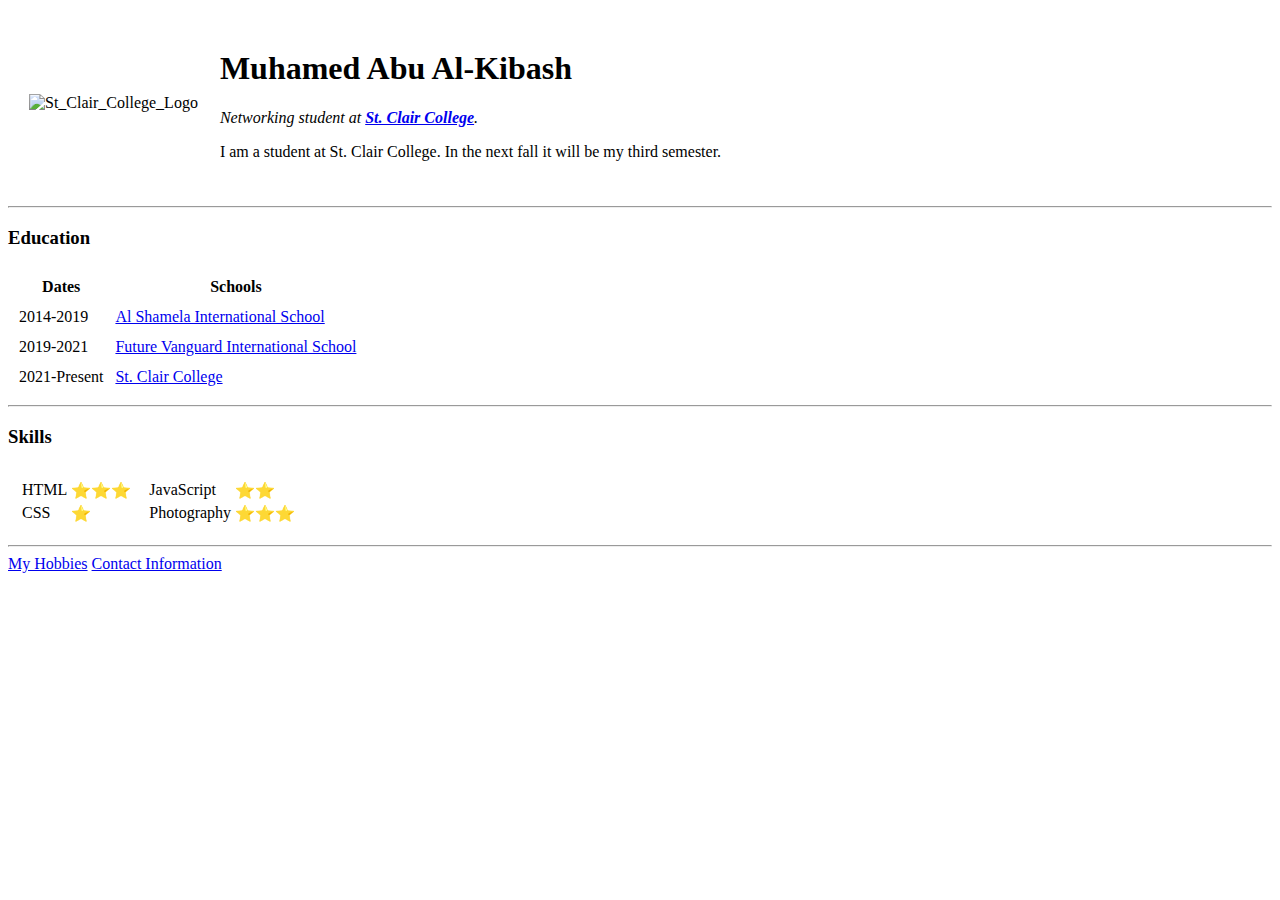
==== index.html @ 03428fcb "Add initial CV website files" ====
<!DOCTYPE html>
<html>
  <head>
    <meta charset="utf-8">
    <title>Muhamed's Personal Page</title>
  </head>
  <body>
    <table cellspacing="20">
      <tr>
        <td><img src="https://az184419.vo.msecnd.net/ontario-colleges/Website/images/colleges/college-logos/stacked-logo-cmyk_20200717153945_0.jpg?w=200&h=200&q=90" alt="St_Clair_College_Logo"></td>
        <td><h1>Muhamed Abu Al-Kibash</h1>
        <p> <em>Networking student at <strong><a href="https://www.stclaircollege.ca/">St. Clair College</a></strong>.</em> </p>
        <p>I am a student at St. Clair College. In the next fall it will be my third semester.</p></td>
      </tr>
    </table>
    <hr>
    <h3>Education</h3>
    <table cellspacing="10">
      <thead>
        <tr>
          <th>Dates</th>
          <th>Schools</th>
        </tr>
      </thead>
      <tbody>
        <tr>
          <td>2014-2019</td>
          <td><a href="https://alshamelah.edu.sa/">Al Shamela International School</a></td>
        </tr>
        <tr>
          <td>2019-2021</td>
          <td><a href="https://mwahib.edu.sa/school/%d9%85%d8%af%d8%a7%d8%b1%d8%b3-%d8%b7%d9%84%d8%a7%d8%a6%d8%b9-%d8%a7%d9%84%d9%85%d8%b3%d8%aa%d9%82%d8%a8%d9%84-%d8%a7%d9%84%d8%b9%d8%a7%d9%84%d9%85%d9%8a%d8%a9-%d8%a3%d8%a8%d9%87%d8%a7/">Future Vanguard International School</a></td>
        </tr>
        <tr>
          <td>2021-Present</td>
          <td><a href="https://www.stclaircollege.ca/">St. Clair College</a></td>
        </tr>
      </tbody>
    </table>
    <hr>
    <h3>Skills</h3>
    <table cellspacing="10">
      <tr>
        <td>
          <table>
            <tr>
              <td>HTML</td>
              <td>⭐⭐⭐</td>
            </tr>
            <tr>
              <td>CSS</td>
              <td>⭐</td>
            </tr>
          </table>
        </td>
        <td>
          <table>
            <tr>
              <td>JavaScript</td>
              <td>⭐⭐</td>
            </tr>
            <tr>
              <td>Photography</td>
              <td>⭐⭐⭐</td>
            </tr>
          </table>
        </td>
      </tr>
    </table>
    <hr>
    <a href="myHobbies.html">My Hobbies</a>
    <a href="contactInfo.html">Contact Information</a>
  </body>
</html>
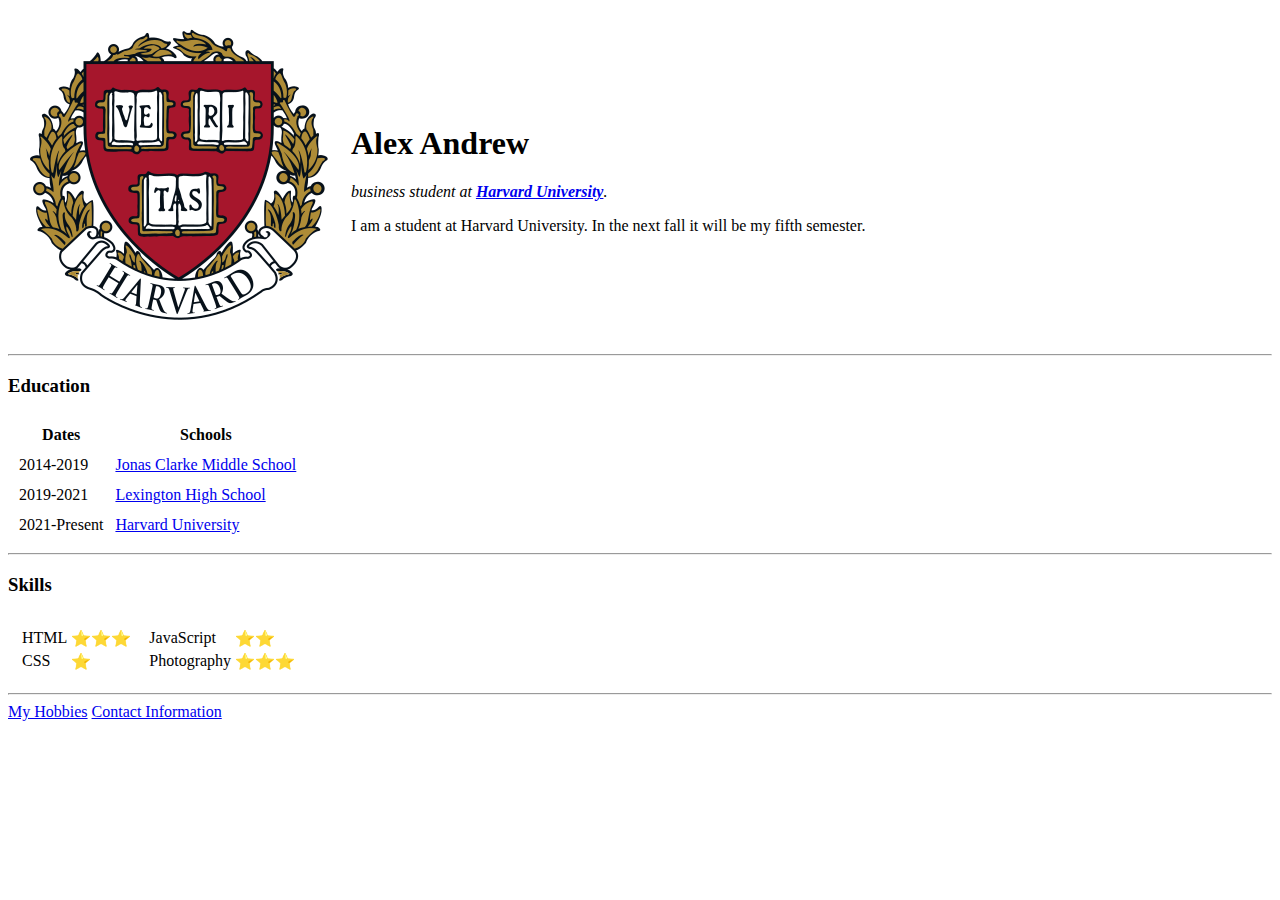
==== commit 905e7c8a: "Add files via upload" ====
--- a/index.html
+++ b/index.html
@@ -2,15 +2,15 @@
 <html>
   <head>
     <meta charset="utf-8">
-    <title>Muhamed's Personal Page</title>
+    <title>Alex's Personal Page</title>
   </head>
   <body>
     <table cellspacing="20">
       <tr>
-        <td><img src="https://az184419.vo.msecnd.net/ontario-colleges/Website/images/colleges/college-logos/stacked-logo-cmyk_20200717153945_0.jpg?w=200&h=200&q=90" alt="St_Clair_College_Logo"></td>
-        <td><h1>Muhamed Abu Al-Kibash</h1>
-        <p> <em>Networking student at <strong><a href="https://www.stclaircollege.ca/">St. Clair College</a></strong>.</em> </p>
-        <p>I am a student at St. Clair College. In the next fall it will be my third semester.</p></td>
+        <td><img src="images/Harvard_Logo.png" alt="Harvard_Logo"></td>
+        <td><h1>Alex Andrew</h1>
+        <p> <em>business student at <strong><a href="https://www.harvard.edu/">Harvard University</a></strong>.</em> </p>
+        <p>I am a student at Harvard University. In the next fall it will be my fifth semester.</p></td>
       </tr>
     </table>
     <hr>
@@ -25,15 +25,15 @@
       <tbody>
         <tr>
           <td>2014-2019</td>
-          <td><a href="https://alshamelah.edu.sa/">Al Shamela International School</a></td>
+          <td><a href="https://www.lexingtonma.org/clarke-middle/">Jonas Clarke Middle School</a></td>
         </tr>
         <tr>
           <td>2019-2021</td>
-          <td><a href="https://mwahib.edu.sa/school/%d9%85%d8%af%d8%a7%d8%b1%d8%b3-%d8%b7%d9%84%d8%a7%d8%a6%d8%b9-%d8%a7%d9%84%d9%85%d8%b3%d8%aa%d9%82%d8%a8%d9%84-%d8%a7%d9%84%d8%b9%d8%a7%d9%84%d9%85%d9%8a%d8%a9-%d8%a3%d8%a8%d9%87%d8%a7/">Future Vanguard International School</a></td>
+          <td><a href="https://www.lexingtonma.org/lhs/">Lexington High School</a></td>
         </tr>
         <tr>
           <td>2021-Present</td>
-          <td><a href="https://www.stclaircollege.ca/">St. Clair College</a></td>
+          <td><a href="https://www.harvard.edu/">Harvard University</a></td>
         </tr>
       </tbody>
     </table>
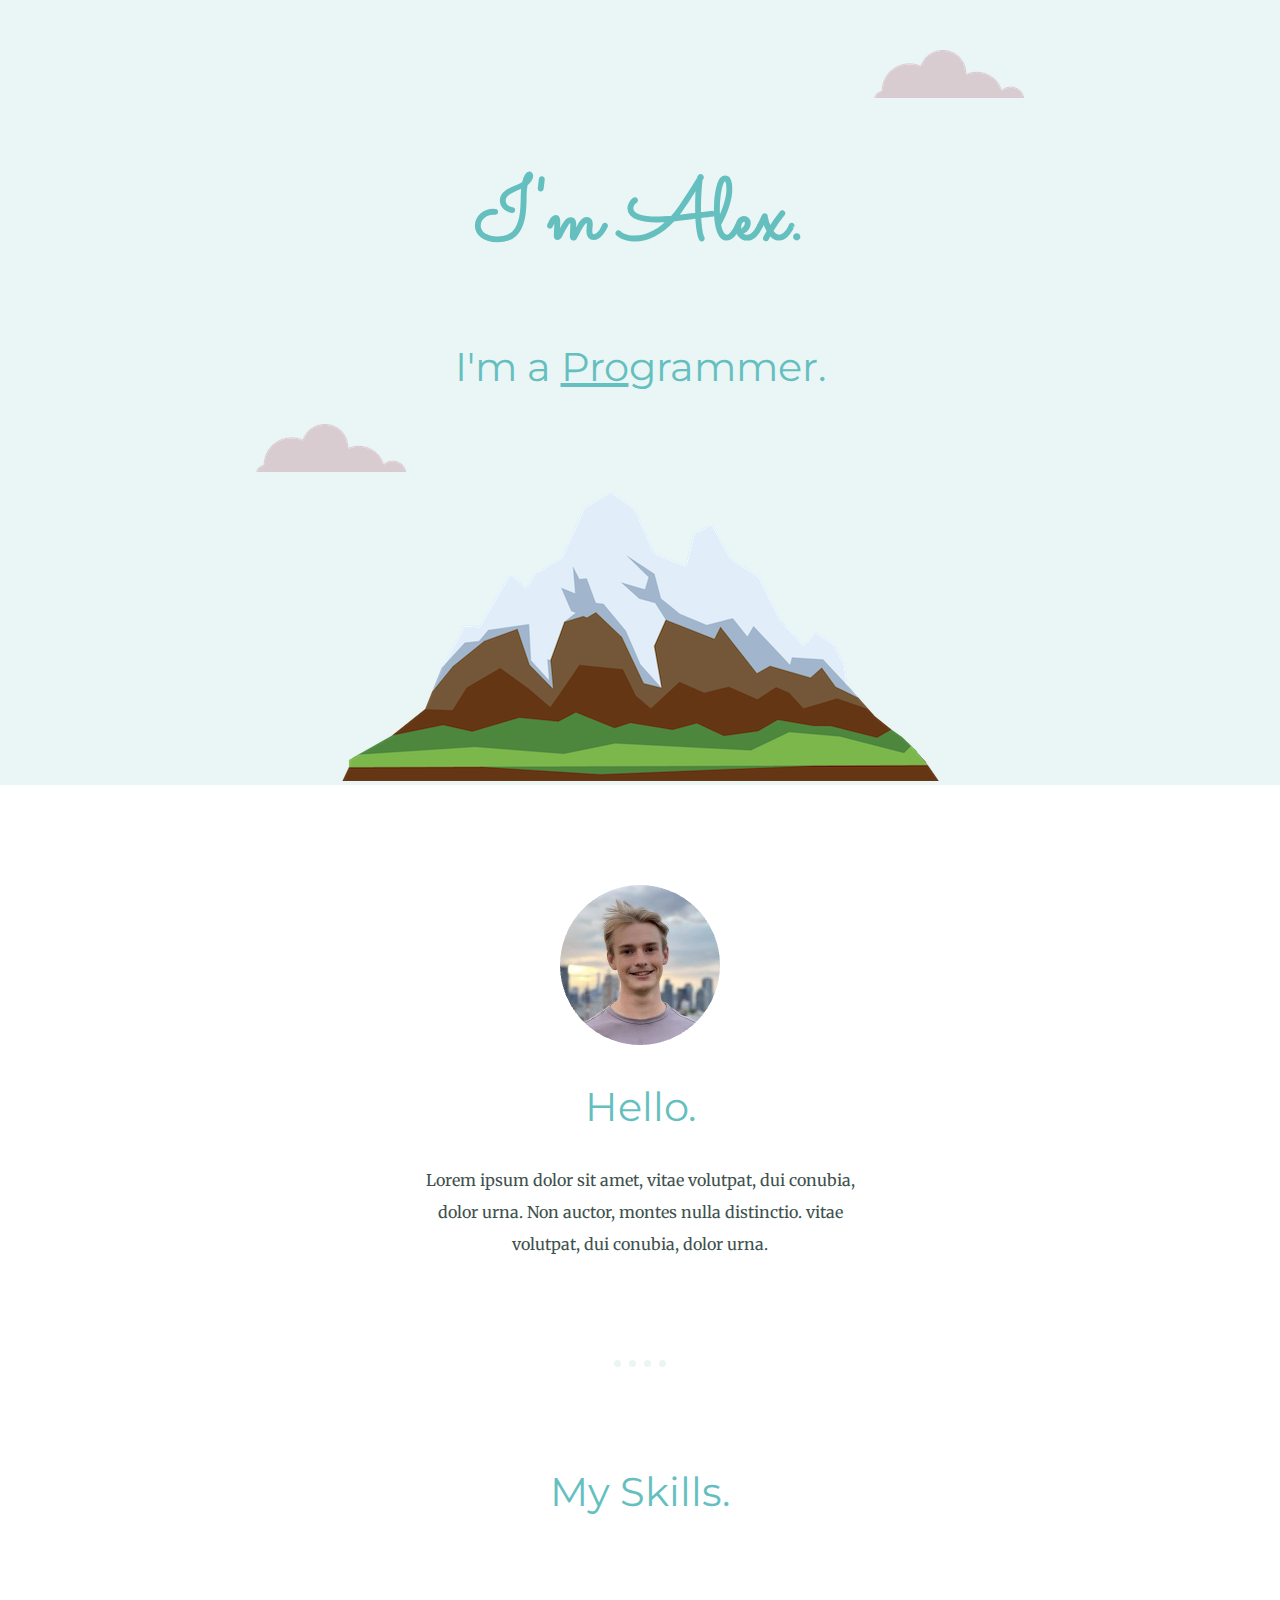
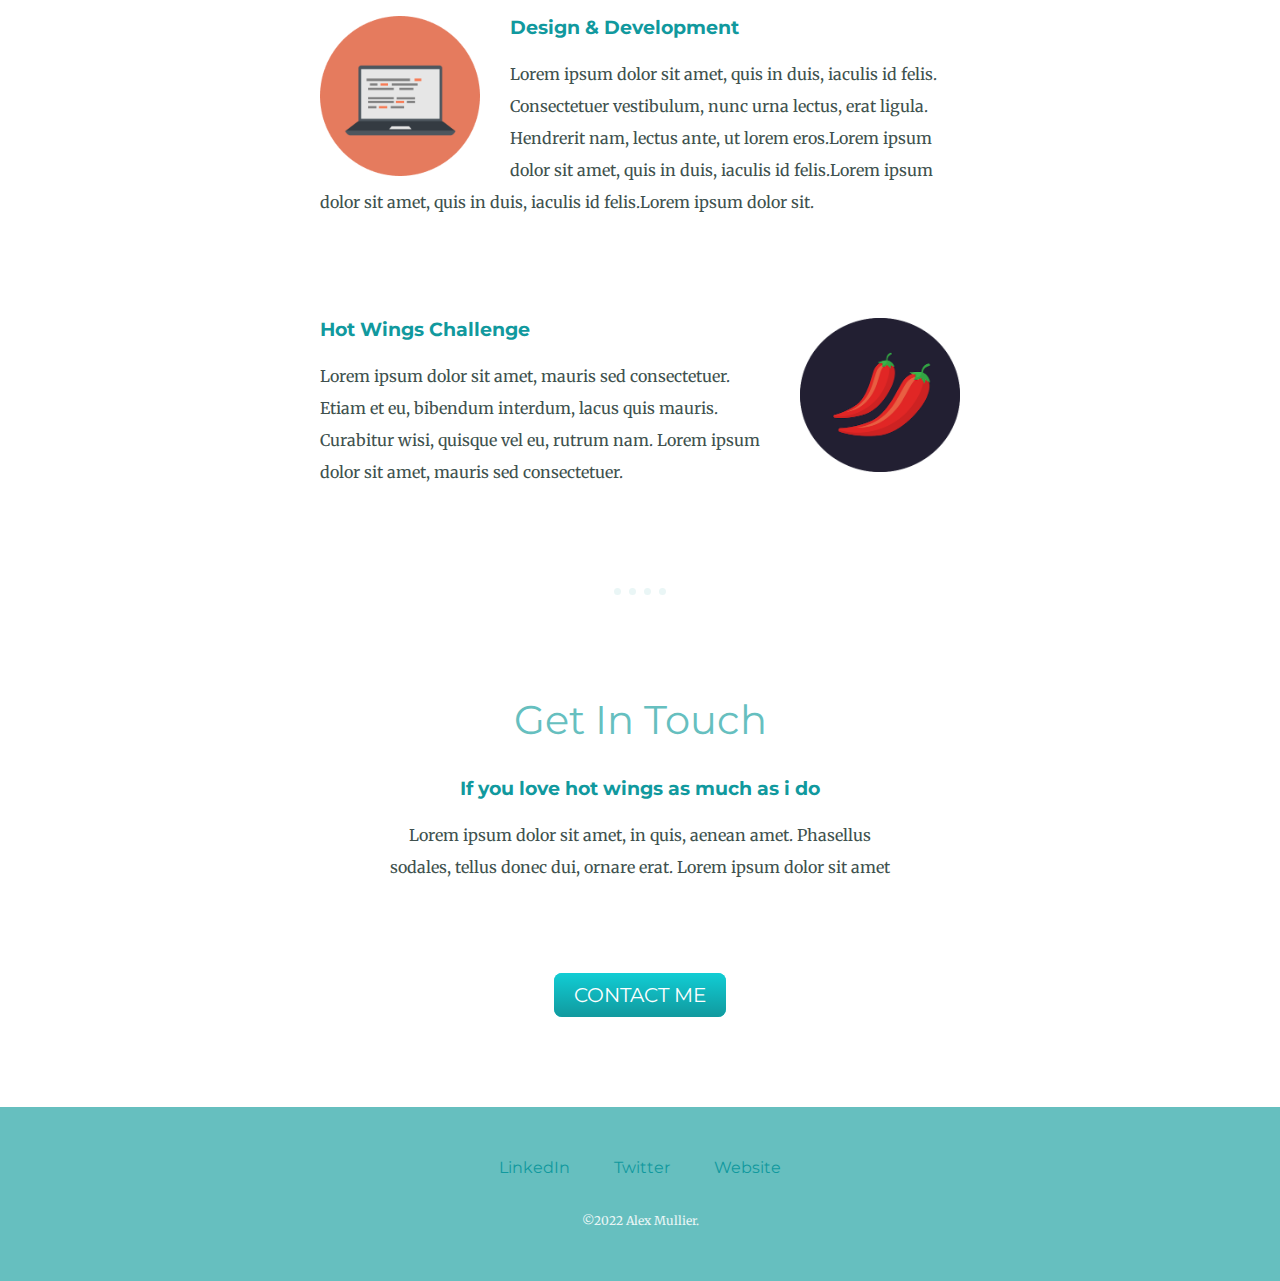
==== commit f1b29d1d: "Add files via upload" ====
--- a/index.html
+++ b/index.html
@@ -1,74 +1,64 @@
 <!DOCTYPE html>
 <html>
-  <head>
-    <meta charset="utf-8">
-    <title>Alex's Personal Page</title>
-  </head>
-  <body>
-    <table cellspacing="20">
-      <tr>
-        <td><img src="images/Harvard_Logo.png" alt="Harvard_Logo"></td>
-        <td><h1>Alex Andrew</h1>
-        <p> <em>business student at <strong><a href="https://www.harvard.edu/">Harvard University</a></strong>.</em> </p>
-        <p>I am a student at Harvard University. In the next fall it will be my fifth semester.</p></td>
-      </tr>
-    </table>
+
+<head>
+  <meta charset="utf-8">
+  <title>Alex Miller</title>
+  <link rel="stylesheet" href="css/styles.css">
+  <link rel="icon" href="favicon.ico">
+  <link rel="preconnect" href="https://fonts.googleapis.com">
+  <link rel="preconnect" href="https://fonts.gstatic.com" crossorigin>
+  <link href="https://fonts.googleapis.com/css2?family=Merriweather&family=Montserrat&family=Sacramento&display=swap" rel="stylesheet">
+</head>
+
+<body>
+  <div class="top-container">
+    <img class="top-cloud" src="Images/cloud.png" alt="cloud-img">
+    <h1>I'm Alex.</h1>
+    <h2 class="programmertxt">I'm a <span class="pro">Pro</span>grammer.</h2>
+    <img class="bottom-cloud" src="Images/cloud.png" alt="cloud-img">
+    <img src="Images/mountain.png" alt="mountain-img">
+  </div>
+  <div class="middle-container">
+    <div class="profile">
+      <img src="Images/alex-modified.png" alt="alex-logo">
+      <h2>Hello.</h2>
+      <p class="profile-description">Lorem ipsum dolor sit amet, vitae volutpat, dui conubia, dolor urna. Non auctor, montes nulla distinctio. vitae volutpat, dui conubia, dolor urna.</p>
+    </div>
     <hr>
-    <h3>Education</h3>
-    <table cellspacing="10">
-      <thead>
-        <tr>
-          <th>Dates</th>
-          <th>Schools</th>
-        </tr>
-      </thead>
-      <tbody>
-        <tr>
-          <td>2014-2019</td>
-          <td><a href="https://www.lexingtonma.org/clarke-middle/">Jonas Clarke Middle School</a></td>
-        </tr>
-        <tr>
-          <td>2019-2021</td>
-          <td><a href="https://www.lexingtonma.org/lhs/">Lexington High School</a></td>
-        </tr>
-        <tr>
-          <td>2021-Present</td>
-          <td><a href="https://www.harvard.edu/">Harvard University</a></td>
-        </tr>
-      </tbody>
-    </table>
+    <div class="skills">
+      <h2>My Skills.</h2>
+      <div class="skill-row">
+        <img class="computer" src="Images/computer.png" alt="computer-logo">
+        <h3>Design & Development</h3>
+        <p>Lorem ipsum dolor sit amet, quis in duis, iaculis id felis. Consectetuer vestibulum, nunc urna lectus, erat ligula. Hendrerit nam, lectus ante, ut lorem eros.Lorem ipsum dolor sit amet, quis in duis, iaculis id felis.Lorem ipsum dolor sit
+          amet, quis in duis, iaculis id felis.Lorem ipsum dolor sit.</p>
+      </div>
+      <div class="skill-row">
+        <img class="chillies" src="Images/chillies.png" alt="chillies-img">
+        <!--<img class="flames" src="https://media1.giphy.com/media/26BRt5hkD6hLzTl3q/giphy.gif?cid=790b7611e3cca8d7b13bfc9f4854c7d11d876636a2144556&rid=giphy.gif&ct=s" alt="flames-gif">
+        <img class="flames2" src="https://media1.giphy.com/media/26BRt5hkD6hLzTl3q/giphy.gif?cid=790b7611e3cca8d7b13bfc9f4854c7d11d876636a2144556&rid=giphy.gif&ct=s" alt="flames-gif"> -->
+        <h3>Hot Wings Challenge</h3>
+        <p>Lorem ipsum dolor sit amet, mauris sed consectetuer. Etiam et eu, bibendum interdum, lacus quis mauris. Curabitur wisi, quisque vel eu, rutrum nam. Lorem ipsum dolor sit amet, mauris sed consectetuer.</p>
+      </div>
+    </div>
     <hr>
-    <h3>Skills</h3>
-    <table cellspacing="10">
-      <tr>
-        <td>
-          <table>
-            <tr>
-              <td>HTML</td>
-              <td>⭐⭐⭐</td>
-            </tr>
-            <tr>
-              <td>CSS</td>
-              <td>⭐</td>
-            </tr>
-          </table>
-        </td>
-        <td>
-          <table>
-            <tr>
-              <td>JavaScript</td>
-              <td>⭐⭐</td>
-            </tr>
-            <tr>
-              <td>Photography</td>
-              <td>⭐⭐⭐</td>
-            </tr>
-          </table>
-        </td>
-      </tr>
-    </table>
-    <hr>
-    <a href="myHobbies.html">My Hobbies</a>
-    <a href="contactInfo.html">Contact Information</a>
-  </body>
+    <div class="contact-me">
+      <h2>Get In Touch</h2>
+      <h3>If you love hot wings as much as i do</h3>
+      <p class="contact-description">Lorem ipsum dolor sit amet, in quis, aenean amet. Phasellus sodales, tellus donec dui, ornare erat. Lorem ipsum dolor sit amet</p>
+      <a class="btn" href="mailto:name@email.com">CONTACT ME</a>
+    </div>
+  </div>
+
+
+  <div class="bottom-container">
+    <a class="footer-link" href="https://www.linkedin.com/">LinkedIn</a>
+    <a class="footer-link" href="https://twitter.com/">Twitter</a>
+    <a class="footer-link" href="https://www.appbrewery.co/">Website</a>
+    <p class="copyright-text">©2022 Alex Mullier.</p>
+  </div>
+
+</body>
+
 </html>
--- a/css/styles.css
+++ b/css/styles.css
@@ -0,0 +1,153 @@
+/************************************** TAG SELECTOR ****************************************/
+body {
+  color: #40514E;
+  margin: 0;
+  text-align: center;
+  font-family: 'Merriweather', serif;
+}
+
+h1 {
+  font-size: 5.4rem;
+  margin-top: 50px auto 0px auto;
+  font-family: 'Sacramento', cursive;
+  color: #66BFBF;
+}
+
+h2 {
+  font-family: 'Montserrat', sans-serif;
+  font-size: 2.5rem;
+  color: #66BFBF;
+  font-weight: normal;
+}
+
+h3 {
+  font-family: 'Montserrat', sans-serif;
+  color: #11999E;
+}
+
+a {
+  font-family: 'Montserrat', sans-serif;
+  color: #11999E;
+  text-decoration: none;
+}
+
+a:hover{
+  color: #EAF6F6;
+}
+
+hr {
+  height: 0;
+  width: 4%;
+  border-style: dotted none none none;
+  border-width: 7px;
+  border-color: #EAF6F6;
+  margin: 100px auto;
+}
+
+p {
+  line-height: 2;
+}
+
+
+/************************************** CLASS SELECTOR ****************************************/
+.pro {
+  text-decoration: underline;
+}
+
+.top-container {
+  background-color: #EAF6F6;
+  position: relative;
+  padding-top: 100px;
+}
+
+.middle-container {
+  margin-top: 100px;
+}
+
+.bottom-container {
+  margin: 100px auto 0 auto;
+  background-color: #66BFBF;
+  padding-top: 50px;
+  padding-bottom: 16px;
+}
+
+.top-cloud {
+  position: absolute;
+  top: 50px;
+  right: 20%;
+}
+
+.bottom-cloud {
+  position: absolute;
+  left: 20%;
+}
+
+.skill-row {
+  width: 50%;
+  margin: 100px auto;
+  text-align: left;
+}
+
+.computer {
+  max-width: 25%;
+  float: left;
+  margin-right: 30px;
+}
+
+.chillies {
+  max-width: 25%;
+  float: right;
+  margin-left: 30px;
+}
+
+.profile-description {
+  width: 35%;
+  margin: 0 auto;
+}
+
+.contact-description {
+  line-height: 2;
+  width: 40%;
+  margin: 0 auto 100px auto;
+}
+.copyright-text {
+  padding-top: 20px;
+  padding-bottom: 50px;
+  color: #EAF6F6;
+  font-size: 0.75rem;
+  padding: 20px 0;
+}
+
+.footer-link {
+  margin: 0 20px 0 20px;
+}
+
+.btn {
+  background: #11cdd4;
+  background-image: -webkit-linear-gradient(top, #11cdd4, #11999e);
+  background-image: -moz-linear-gradient(top, #11cdd4, #11999e);
+  background-image: -ms-linear-gradient(top, #11cdd4, #11999e);
+  background-image: -o-linear-gradient(top, #11cdd4, #11999e);
+  background-image: linear-gradient(to bottom, #11cdd4, #11999e);
+  -webkit-border-radius: 8;
+  -moz-border-radius: 8;
+  border-radius: 8px;
+  font-family: 'Montserrat', sans-serif;
+  color: #ffffff;
+  font-size: 20px;
+  padding: 10px 20px 10px 20px;
+  text-decoration: none;
+}
+
+.btn:hover {
+  background: #30e3cb;
+  background-image: -webkit-linear-gradient(top, #30e3cb, #2bc4ad);
+  background-image: -moz-linear-gradient(top, #30e3cb, #2bc4ad);
+  background-image: -ms-linear-gradient(top, #30e3cb, #2bc4ad);
+  background-image: -o-linear-gradient(top, #30e3cb, #2bc4ad);
+  background-image: linear-gradient(to bottom, #30e3cb, #2bc4ad);
+  text-decoration: none;
+}
+
+
+/************************************** ID SELECTOR ****************************************/
